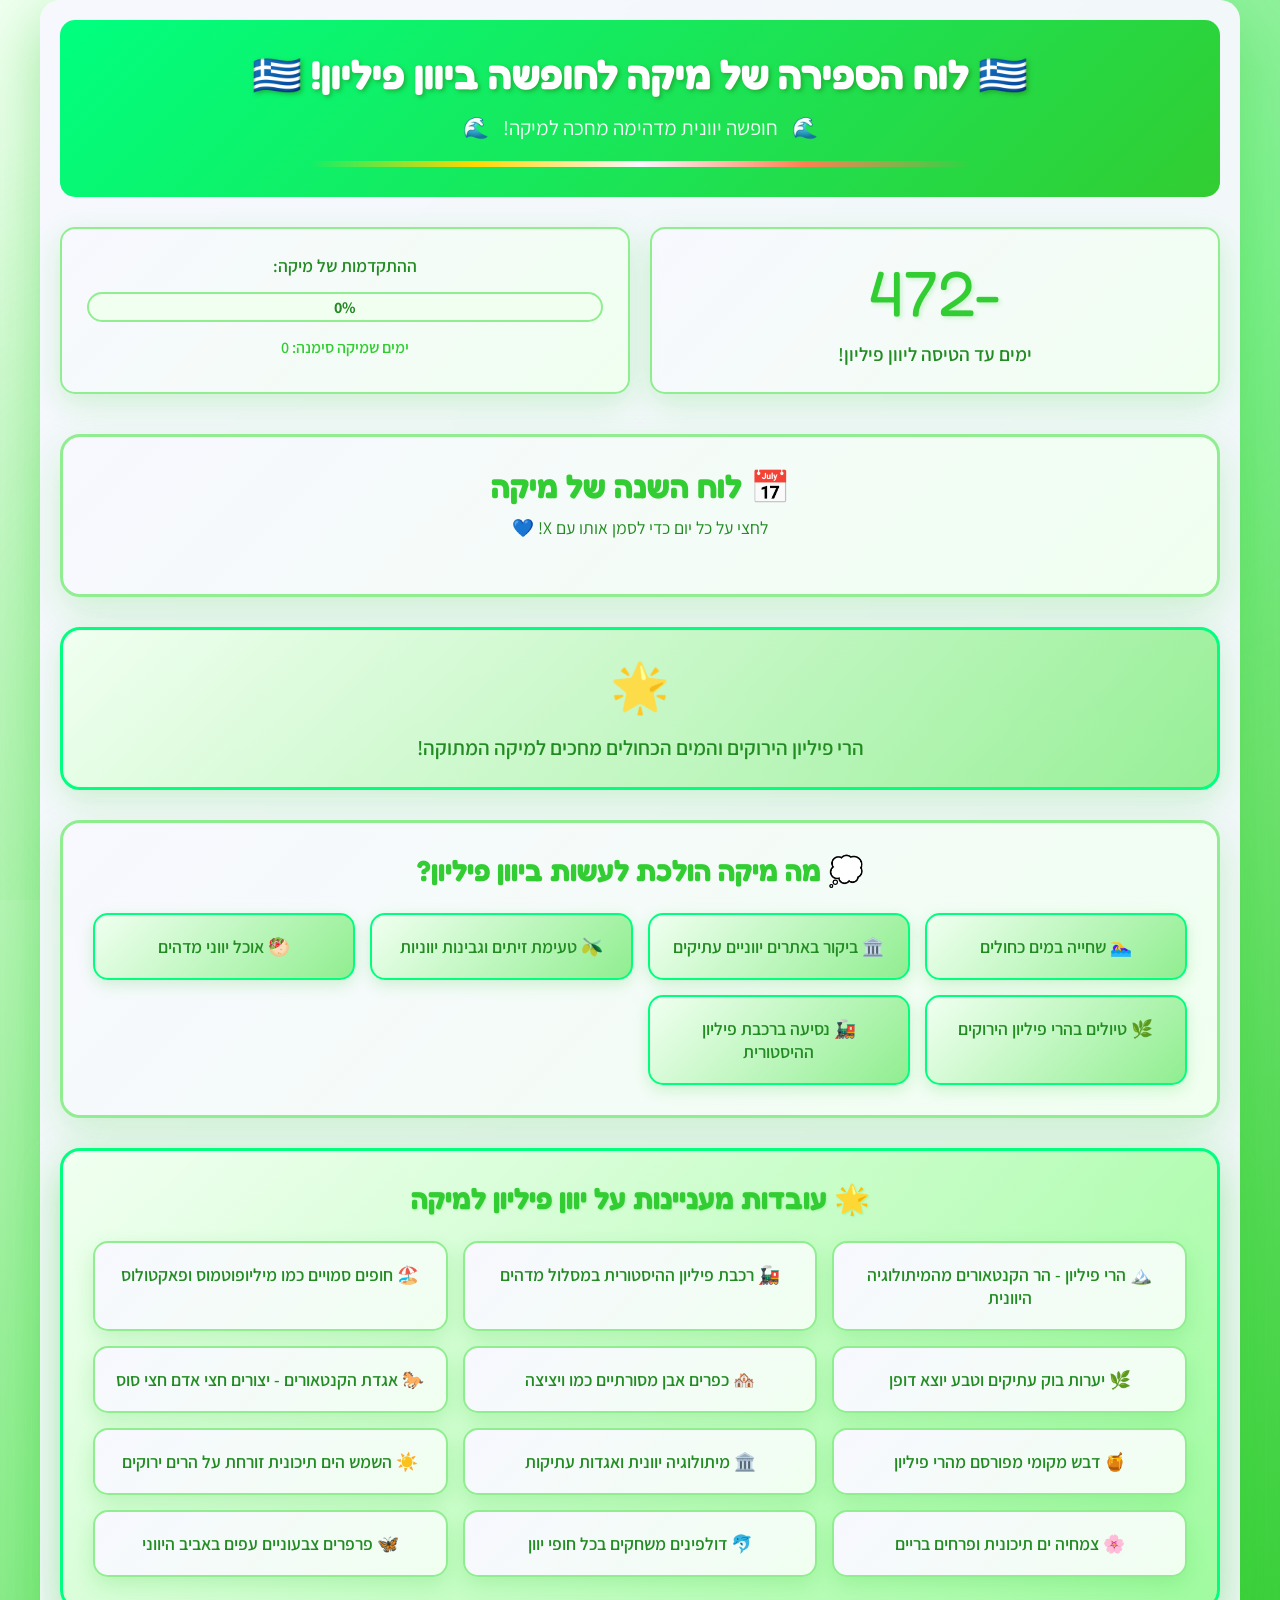
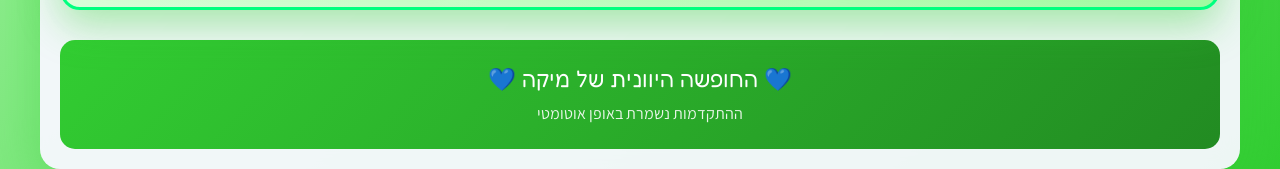
==== index.html @ 1902aff1 "Add files via upload" ====
<!DOCTYPE html>
<html lang="he" dir="rtl">
<head>
    <meta charset="UTF-8">
    <meta name="viewport" content="width=device-width, initial-scale=1.0">
    <title>לוח הספירה של מיקה לחופשה ביוון פיליון</title>
    
    <!-- Meta tags for better sharing -->
    <meta name="description" content="לוח ספירה אישי של מיקה לחופשה ביוון פיליון - 21 באוגוסט 2025">
    <meta name="author" content="Mika's Greece Pilion Countdown">
    <meta name="keywords" content="Greece, Pilion, vacation, countdown, מיקה, יוון, פיליון, ספירה לאחור">
    
    <!-- Open Graph tags for social sharing -->
    <meta property="og:title" content="לוח הספירה של מיקה לחופשה ביוון פיליון">
    <meta property="og:description" content="ספירה לאחור מרגשת לחופשה של מיקה ביוון פיליון עם הרי הקנטאורים!">
    <meta property="og:type" content="website">
    <meta property="og:locale" content="he_IL">
    
    <!-- Favicon -->
    <link rel="icon" href="data:image/svg+xml,<svg xmlns=%22http://www.w3.org/2000/svg%22 viewBox=%220 0 100 100%22><text y=%22.9em%22 font-size=%2290%22>🇬🇷</text></svg>">
    
    <!-- Google Fonts -->
    <link rel="preconnect" href="https://fonts.googleapis.com">
    <link rel="preconnect" href="https://fonts.gstatic.com" crossorigin>
    <link href="https://fonts.googleapis.com/css2?family=Varela+Round&family=Fredoka+One:wght@400&family=Assistant:wght@400;600;700&display=swap" rel="stylesheet">
    
    <link rel="stylesheet" href="style.css">
</head>
<body>
    <div class="ocean-background"></div>
    <div class="floating-bubbles"></div>
    
    <div class="countdown-container">
        <header class="header">
            <h1 class="title">🇬🇷 לוח הספירה של מיקה לחופשה ביוון פיליון! 🇬🇷</h1>
            <div class="subtitle">
                <span class="wave-emoji">🌊</span>
                <span>חופשה יוונית מדהימה מחכה למיקה!</span>
                <span class="wave-emoji">🌊</span>
            </div>
            <div class="azure-border"></div>
        </header>

        <div class="countdown-info">
            <div class="info-card main-counter">
                <div class="counter-number" id="daysLeft">0</div>
                <div class="counter-label">ימים עד הטיסה ליוון פיליון!</div>
            </div>
            
            <div class="info-card progress-card">
                <div class="progress-label">ההתקדמות של מיקה:</div>
                <div class="progress-bar">
                    <div class="progress-fill" id="progressFill"></div>
                    <div class="progress-text" id="progressText">0%</div>
                </div>
                <div class="marked-days">ימים שמיקה סימנה: <span id="markedCount">0</span></div>
            </div>

        </div>

        <div class="calendar-section">
            <div class="calendar-header">
                <h2>📅 לוח השנה של מיקה</h2>
                <p>לחצי על כל יום כדי לסמן אותו עם X! 💙</p>
            </div>
            
            <div class="calendar-grid" id="calendarGrid">
                <!-- Calendar will be generated by JavaScript -->
            </div>
        </div>

        <div class="encouragement-section">
            <div class="encouragement-card" id="encouragementCard">
                <div class="encouragement-icon">🌟</div>
                <div class="encouragement-text" id="encouragementText">
                    מיקה, עוד מעט תהיי ביוון פיליון עם הרי הקנטאורים הקסומים!
                </div>
            </div>
        </div>

        <div class="cyprus-dreams">
            <h3>💭 מה מיקה הולכת לעשות ביוון פיליון?</h3>
            <div class="dreams-grid">
                <div class="dream-item">🏊‍♀️ שחייה במים כחולים</div>
                <div class="dream-item">🏛️ ביקור באתרים יווניים עתיקים</div>
                <div class="dream-item">🫒 טעימת זיתים וגבינות יווניות</div>
                <div class="dream-item">🥙 אוכל יווני מדהים</div>
                <div class="dream-item">🌿 טיולים בהרי פיליון הירוקים</div>
                <div class="dream-item">🚂 נסיעה ברכבת פיליון ההיסטורית</div>
            </div>
        </div>

        <div class="cyprus-facts">
            <h3>🌟 עובדות מעניינות על יוון פיליון למיקה</h3>
            <div class="facts-grid">
                <div class="fact-item">🏔️ הרי פיליון - הר הקנטאורים מהמיתולוגיה היוונית</div>
                <div class="fact-item">🚂 רכבת פיליון ההיסטורית במסלול מדהים</div>
                <div class="fact-item">🏖️ חופים סמויים כמו מיליופוטמוס ופאקטולוס</div>
                <div class="fact-item">🌿 יערות בוק עתיקים וטבע יוצא דופן</div>
                <div class="fact-item">🏘️ כפרים אבן מסורתיים כמו ויציצה</div>
                <div class="fact-item">🐎 אגדת הקנטאורים - יצורים חצי אדם חצי סוס</div>
                <div class="fact-item">🍯 דבש מקומי מפורסם מהרי פיליון</div>
                <div class="fact-item">🏛️ מיתולוגיה יוונית ואגדות עתיקות</div>
                <div class="fact-item">☀️ השמש הים תיכונית זורחת על הרים ירוקים</div>
                <div class="fact-item">🌸 צמחיה ים תיכונית ופרחים בריים</div>
                <div class="fact-item">🐬 דולפינים משחקים בכל חופי יוון</div>
                <div class="fact-item">🦋 פרפרים צבעוניים עפים באביב היווני</div>
            </div>
        </div>

        <footer class="footer">
            <div class="footer-text">
                <p>💙 החופשה היוונית של מיקה 💙</p>
                <small>ההתקדמות נשמרת באופן אוטומטי</small>
            </div>
        </footer>
    </div>

    <!-- Celebration Modal -->
    <div class="celebration-modal" id="celebrationModal">
        <div class="celebration-content">
            <div class="celebration-emoji">🎉</div>
            <h2>יופי מיקה!</h2>
            <p>עוד יום קרוב יותר לחופשה ביוון פיליון!</p>
            <button class="close-modal" onclick="closeCelebration()">המשך ✨</button>
        </div>
    </div>

    <!-- Notification Area -->
    <div class="notification-area" id="notificationArea"></div>

    <script src="script.js"></script>
</body>
</html>
---- style.css ----
/* Mika's Azure Cyprus Vacation Countdown Chart - Hebrew RTL */

:root {
    /* Light Green Color Palette */
    --green-light: #F0FFF0;
    --green-medium: #90EE90;
    --green-deep: #32CD32;
    --green-dark: #228B22;
    --green-bright: #00FF7F;
    --green-sky: #98FB98;
    --pearl-white: #F8F8FF;
    --coral-accent: #FF7F50;
    --gold-sunset: #FFD700;
    --shadow-light: rgba(50, 205, 50, 0.2);
    --shadow-medium: rgba(50, 205, 50, 0.4);
    --shadow-dark: rgba(34, 139, 34, 0.6);
}

* {
    margin: 0;
    padding: 0;
    box-sizing: border-box;
}

body {
    font-family: 'Assistant', sans-serif;
    background: linear-gradient(135deg, var(--green-light) 0%, var(--green-medium) 50%, var(--green-deep) 100%);
    min-height: 100vh;
    color: var(--green-dark);
    position: relative;
    overflow-x: hidden;
    direction: rtl;
}

/* Nature Background */
.ocean-background {
    position: fixed;
    top: 0;
    left: 0;
    width: 100%;
    height: 100%;
    background: 
        radial-gradient(circle at 20% 80%, rgba(144, 238, 144, 0.3) 0%, transparent 50%),
        radial-gradient(circle at 80% 20%, rgba(0, 255, 127, 0.2) 0%, transparent 50%),
        radial-gradient(circle at 40% 40%, rgba(50, 205, 50, 0.15) 0%, transparent 50%);
    z-index: -2;
    animation: oceanWave 12s ease-in-out infinite;
}

@keyframes oceanWave {
    0%, 100% { transform: translateY(0px); }
    50% { transform: translateY(-10px); }
}

/* Floating Bubbles */
.floating-bubbles {
    position: fixed;
    top: 0;
    left: 0;
    width: 100%;
    height: 100%;
    pointer-events: none;
    z-index: -1;
}

.floating-bubbles::before,
.floating-bubbles::after {
    content: '💚';
    position: absolute;
    font-size: 20px;
    animation: bubbleFloat 8s infinite ease-in-out;
    opacity: 0.6;
}

.floating-bubbles::before {
    top: 10%;
    left: 15%;
    animation-delay: -2s;
}

.floating-bubbles::after {
    top: 60%;
    right: 20%;
    animation-delay: -4s;
}

@keyframes bubbleFloat {
    0%, 100% { transform: translateY(0px) scale(1); opacity: 0.6; }
    50% { transform: translateY(-30px) scale(1.1); opacity: 0.8; }
}

/* Main Container */
.countdown-container {
    max-width: 1200px;
    margin: 0 auto;
    padding: 20px;
    background: rgba(248, 248, 255, 0.95);
    border-radius: 20px;
    box-shadow: 0 20px 60px var(--shadow-medium);
    position: relative;
    backdrop-filter: blur(10px);
}

/* Header */
.header {
    text-align: center;
    margin-bottom: 30px;
    padding: 30px;
    background: linear-gradient(135deg, var(--green-bright), var(--green-deep));
    border-radius: 15px;
    color: white;
    position: relative;
    overflow: hidden;
}

.title {
    font-family: 'Fredoka One', cursive;
    font-size: 2.5rem;
    margin-bottom: 15px;
    text-shadow: 2px 2px 4px var(--shadow-dark);
    animation: titleGlow 3s ease-in-out infinite alternate;
}

@keyframes titleGlow {
    0% { text-shadow: 2px 2px 4px var(--shadow-dark); }
    100% { text-shadow: 2px 2px 4px var(--shadow-dark), 0 0 20px rgba(255, 255, 255, 0.5); }
}

.subtitle {
    font-size: 1.3rem;
    margin-bottom: 20px;
    opacity: 0.95;
}

.wave-emoji {
    display: inline-block;
    animation: wave 2s ease-in-out infinite;
    margin: 0 10px;
}

@keyframes wave {
    0%, 100% { transform: rotate(-10deg); }
    50% { transform: rotate(10deg); }
}

.azure-border {
    height: 6px;
    background: linear-gradient(90deg, 
        transparent,
        var(--gold-sunset),
        var(--pearl-white),
        var(--coral-accent),
        transparent
    );
    border-radius: 3px;
    animation: borderShimmer 4s linear infinite;
    margin: 0 auto;
    width: 60%;
}

@keyframes borderShimmer {
    0% { background-position: -200% 0; }
    100% { background-position: 200% 0; }
}

/* Countdown Info Section */
.countdown-info {
    display: grid;
    grid-template-columns: repeat(auto-fit, minmax(300px, 1fr));
    gap: 20px;
    margin-bottom: 40px;
}

.info-card {
    background: linear-gradient(135deg, var(--pearl-white), var(--green-light));
    border-radius: 15px;
    padding: 25px;
    text-align: center;
    box-shadow: 0 10px 30px var(--shadow-light);
    border: 2px solid var(--green-medium);
    transition: transform 0.3s ease, box-shadow 0.3s ease;
}

.info-card:hover {
    transform: translateY(-5px);
    box-shadow: 0 15px 40px var(--shadow-medium);
}

.main-counter .counter-number {
    font-family: 'Fredoka One', cursive;
    font-size: 4rem;
    color: var(--green-deep);
    text-shadow: 2px 2px 4px var(--shadow-light);
    animation: counterPulse 2s ease-in-out infinite;
}

@keyframes counterPulse {
    0%, 100% { transform: scale(1); }
    50% { transform: scale(1.05); }
}

.counter-label {
    font-size: 1.2rem;
    color: var(--green-dark);
    font-weight: 600;
    margin-top: 10px;
}

/* Progress Card */
.progress-label {
    font-size: 1.1rem;
    color: var(--green-dark);
    font-weight: 600;
    margin-bottom: 15px;
}

.progress-bar {
    width: 100%;
    height: 30px;
    background: var(--green-light);
    border-radius: 15px;
    position: relative;
    overflow: hidden;
    border: 2px solid var(--green-medium);
    margin-bottom: 15px;
}

.progress-fill {
    height: 100%;
    background: linear-gradient(90deg, var(--green-bright), var(--green-deep));
    border-radius: 13px;
    transition: width 0.6s ease;
    position: relative;
    overflow: hidden;
}

.progress-fill::after {
    content: '';
    position: absolute;
    top: 0;
    left: -100%;
    width: 100%;
    height: 100%;
    background: linear-gradient(90deg, transparent, rgba(255, 255, 255, 0.4), transparent);
    animation: progressShine 2s infinite;
}

@keyframes progressShine {
    0% { left: -100%; }
    100% { left: 100%; }
}

.progress-text {
    position: absolute;
    top: 50%;
    left: 50%;
    transform: translate(-50%, -50%);
    color: var(--green-dark);
    font-weight: bold;
    text-shadow: 1px 1px 2px rgba(255, 255, 255, 0.8);
}

.marked-days {
    color: var(--green-deep);
    font-weight: 600;
}

/* Destination Card */
.destination-info {
    display: flex;
    flex-direction: column;
    gap: 10px;
}

.destination-date {
    font-size: 1rem;
    color: var(--green-deep);
}

.date-display {
    font-family: 'Fredoka One', cursive;
    font-size: 1.8rem;
    color: var(--green-dark);
    text-shadow: 1px 1px 2px var(--shadow-light);
}

.destination-name {
    font-size: 1.3rem;
    color: var(--coral-accent);
    font-weight: bold;
}

/* Countdown Table */
.countdown-table-card {
    padding: 20px;
}

.countdown-table {
    width: 100%;
    border-collapse: collapse;
    background: linear-gradient(135deg, var(--green-light), var(--pearl-white));
    border-radius: 12px;
    overflow: hidden;
    box-shadow: 0 8px 20px var(--shadow-light);
}

.countdown-table th {
    background: linear-gradient(135deg, var(--green-bright), var(--green-deep));
    color: white;
    padding: 15px;
    font-family: 'Fredoka One', cursive;
    font-size: 1.2rem;
    text-align: center;
    border: none;
}

.countdown-table td {
    padding: 20px;
    text-align: center;
    font-family: 'Fredoka One', cursive;
    font-size: 3rem;
    color: var(--green-deep);
    text-shadow: 1px 1px 2px var(--shadow-light);
    animation: counterPulse 2s ease-in-out infinite;
    border: none;
}

/* Calendar Section */
.calendar-section {
    background: linear-gradient(135deg, var(--pearl-white), var(--green-light));
    border-radius: 20px;
    padding: 30px;
    margin-bottom: 30px;
    box-shadow: 0 15px 40px var(--shadow-light);
    border: 3px solid var(--green-medium);
}

.calendar-header {
    text-align: center;
    margin-bottom: 25px;
}

.calendar-header h2 {
    font-family: 'Fredoka One', cursive;
    font-size: 2rem;
    color: var(--green-deep);
    margin-bottom: 10px;
}

.calendar-header p {
    font-size: 1.1rem;
    color: var(--green-dark);
}

.calendar-grid {
    display: grid;
    grid-template-columns: repeat(auto-fill, minmax(120px, 1fr));
    gap: 12px;
    max-width: 1000px;
    margin: 0 auto;
}

.calendar-day {
    aspect-ratio: 1;
    background: linear-gradient(135deg, var(--green-light), var(--green-medium));
    border: 2px solid var(--green-deep);
    border-radius: 12px;
    display: flex;
    align-items: center;
    justify-content: center;
    font-size: 0.9rem;
    font-weight: bold;
    color: var(--green-dark);
    cursor: pointer;
    transition: all 0.3s ease;
    position: relative;
    min-height: 120px;
    padding: 8px;
    text-align: center;
    white-space: pre-line;
    line-height: 1.2;
}

.calendar-day:hover {
    transform: scale(1.1);
    box-shadow: 0 5px 15px var(--shadow-medium);
    background: linear-gradient(135deg, var(--green-bright), var(--green-deep));
    color: white;
}

.calendar-day.past {
    background: linear-gradient(135deg, #e0e0e0, #c0c0c0);
    color: #666;
    cursor: not-allowed;
}

.calendar-day.today {
    background: linear-gradient(135deg, var(--gold-sunset), var(--coral-accent));
    color: white;
    animation: todayGlow 2s ease-in-out infinite alternate;
    box-shadow: 0 0 20px rgba(255, 215, 0, 0.6);
}

@keyframes todayGlow {
    0% { box-shadow: 0 0 20px rgba(255, 215, 0, 0.6); }
    100% { box-shadow: 0 0 30px rgba(255, 215, 0, 0.8); }
}

.calendar-day.vacation-day {
    background: linear-gradient(135deg, var(--gold-sunset), var(--coral-accent));
    color: white;
    font-size: 0.8rem;
    font-weight: bold;
    animation: vacationShine 3s ease-in-out infinite;
}

@keyframes vacationShine {
    0%, 100% { box-shadow: 0 0 20px rgba(255, 215, 0, 0.8); }
    50% { box-shadow: 0 0 40px rgba(255, 215, 0, 1); }
}

.calendar-day.marked {
    background: linear-gradient(135deg, var(--green-medium), var(--green-deep));
    color: white;
}

.calendar-day.marked::after {
    content: '❌';
    position: absolute;
    font-size: 1.5rem;
    animation: markAppear 0.5s ease;
}

@keyframes markAppear {
    0% { transform: scale(0) rotate(0deg); opacity: 0; }
    100% { transform: scale(1) rotate(360deg); opacity: 1; }
}

/* Flight Day Styling - Same as Today */
.calendar-day.flight-day {
    background: linear-gradient(135deg, var(--gold-sunset), var(--coral-accent)) !important;
    color: white !important;
    animation: todayGlow 2s ease-in-out infinite alternate !important;
    box-shadow: 0 0 20px rgba(255, 215, 0, 0.6) !important;
    font-weight: bold !important;
    z-index: 15 !important;
    position: relative !important;
    overflow: visible !important;
    font-size: 0.9rem !important;
    padding: 8px !important;
    display: flex !important;
    flex-direction: column !important;
    align-items: center !important;
    justify-content: space-between !important;
    cursor: pointer !important;
    transition: all 0.3s ease !important;
    min-height: 120px !important;
    text-align: center !important;
    white-space: pre-line !important;
    line-height: 1.2 !important;
    border: 2px solid var(--green-deep) !important;
    border-radius: 12px !important;
}

.calendar-day.flight-day::before {
    content: '👑';
    position: absolute;
    top: -25px;
    left: 50%;
    transform: translateX(-50%);
    font-size: 2rem;
    animation: crownFloat 3s ease-in-out infinite;
    z-index: 21;
}

.calendar-day.flight-day::after {
    content: '';
    position: absolute;
    top: -10px;
    left: -10px;
    right: -10px;
    bottom: -10px;
    background: linear-gradient(45deg, transparent, rgba(255,215,0,0.3), transparent, rgba(255,20,147,0.3), transparent);
    border-radius: 20px;
    animation: royalAura 4s linear infinite;
    z-index: -1;
}

@keyframes crownFloat {
    0%, 100% { 
        transform: translateX(-50%) translateY(0) rotate(-5deg); 
        text-shadow: 0 0 20px rgba(255,215,0,0.8);
    }
    50% { 
        transform: translateX(-50%) translateY(-10px) rotate(5deg); 
        text-shadow: 0 0 30px rgba(255,215,0,1);
    }
}

@keyframes royalAura {
    0% { transform: rotate(0deg); }
    100% { transform: rotate(360deg); }
}

@keyframes ultraFlightDaySpectacular {
    0% { 
        box-shadow: 
            0 0 50px rgba(255, 215, 0, 1), 
            0 0 100px rgba(255, 107, 53, 0.9), 
            0 0 150px rgba(255, 165, 0, 0.8),
            0 0 200px rgba(255, 20, 147, 0.6),
            0 0 250px rgba(138, 43, 226, 0.4);
        transform: scale(1.4) rotate(-2deg);
        filter: brightness(1.1);
    }
    50% {
        box-shadow: 
            0 0 70px rgba(255, 215, 0, 1), 
            0 0 140px rgba(255, 107, 53, 1), 
            0 0 210px rgba(255, 165, 0, 0.9),
            0 0 280px rgba(255, 20, 147, 0.8),
            0 0 350px rgba(138, 43, 226, 0.6);
        transform: scale(1.5) rotate(0deg);
        filter: brightness(1.3);
    }
    100% { 
        box-shadow: 
            0 0 90px rgba(255, 215, 0, 1), 
            0 0 180px rgba(255, 107, 53, 1), 
            0 0 270px rgba(255, 165, 0, 1),
            0 0 360px rgba(255, 20, 147, 0.9),
            0 0 450px rgba(138, 43, 226, 0.7);
        transform: scale(1.6) rotate(2deg);
        filter: brightness(1.5);
    }
}

.calendar-day.flight-day:hover {
    transform: scale(1.7) !important;
    box-shadow: 
        0 0 120px rgba(255, 215, 0, 1), 
        0 0 240px rgba(255, 107, 53, 1), 
        0 0 360px rgba(255, 165, 0, 1),
        0 0 480px rgba(255, 20, 147, 1),
        0 0 600px rgba(138, 43, 226, 0.8) !important;
    filter: brightness(1.8) !important;
}

/* Flight Day Elements */
.flight-header {
    display: flex;
    align-items: center;
    justify-content: center;
    gap: 8px;
    margin-bottom: 4px;
    background: rgba(255, 255, 255, 0.2);
    border-radius: 8px;
    padding: 4px 8px;
    width: 100%;
}

.flying-airplane {
    font-size: 1.2rem;
    animation: airplaneFly 2s ease-in-out infinite;
}

@keyframes airplaneFly {
    0%, 100% { transform: translateX(-3px) rotate(-5deg); }
    50% { transform: translateX(3px) rotate(5deg); }
}

.flight-title {
    font-size: 0.9rem;
    font-weight: bold;
    text-shadow: 1px 1px 2px rgba(0,0,0,0.3);
}

.flight-date {
    font-size: 0.8rem;
    background: rgba(255, 255, 255, 0.3);
    border-radius: 4px;
    padding: 2px 6px;
    margin: 2px 0;
}

.flight-destination {
    font-size: 0.75rem;
    font-weight: bold;
    text-shadow: 1px 1px 2px rgba(0,0,0,0.3);
    margin: 2px 0;
}

.flight-time {
    font-size: 0.7rem;
    background: rgba(255, 255, 255, 0.2);
    border-radius: 4px;
    padding: 2px 4px;
    margin: 2px 0;
}

.flight-excitement {
    font-size: 0.7rem;
    font-weight: bold;
    color: #FFFF00;
    text-shadow: 1px 1px 2px rgba(0,0,0,0.5);
    animation: excitementPulse 1s ease-in-out infinite;
}

@keyframes excitementPulse {
    0%, 100% { transform: scale(1); }
    50% { transform: scale(1.1); }
}

.boarding-pass-perforation {
    position: absolute;
    left: -2px;
    top: 30%;
    bottom: 30%;
    width: 4px;
    background: repeating-linear-gradient(
        to bottom,
        transparent 0px,
        transparent 3px,
        #FFD700 3px,
        #FFD700 6px
    );
    border-radius: 2px;
}

.flight-sparkles {
    position: absolute;
    top: -10px;
    right: -10px;
    display: flex;
    gap: 2px;
    font-size: 0.8rem;
}

.sparkle {
    animation: sparkleRotate 2s linear infinite;
}

.sparkle:nth-child(2) {
    animation-delay: 0.5s;
}

.sparkle:nth-child(3) {
    animation-delay: 1s;
}

@keyframes sparkleRotate {
    0% { transform: rotate(0deg) scale(1); opacity: 1; }
    50% { transform: rotate(180deg) scale(1.2); opacity: 0.8; }
    100% { transform: rotate(360deg) scale(1); opacity: 1; }
}

/* Pre-Flight Day Styling */
.calendar-day.pre-flight-day {
    background: linear-gradient(135deg, #FF6B35, #FF8C00) !important;
    color: white !important;
    border: 2px solid #FF6B35 !important;
    box-shadow: 0 0 20px rgba(255, 107, 53, 0.6) !important;
    animation: preFlightGlow 2s ease-in-out infinite alternate !important;
    transform: scale(1.1) !important;
}

@keyframes preFlightGlow {
    0% { 
        box-shadow: 0 0 20px rgba(255, 107, 53, 0.6);
        transform: scale(1.1);
    }
    100% { 
        box-shadow: 0 0 30px rgba(255, 107, 53, 0.8);
        transform: scale(1.15);
    }
}

/* Month Headers */
.month-header {
    grid-column: 1 / -1;
    text-align: center;
    font-family: 'Fredoka One', cursive;
    font-size: 1.5rem;
    color: var(--green-deep);
    background: linear-gradient(135deg, var(--green-light), var(--pearl-white));
    border-radius: 10px;
    padding: 15px;
    margin: 10px 0;
    border: 2px solid var(--green-medium);
}

/* Encouragement Section */
.encouragement-section {
    margin-bottom: 30px;
}

.encouragement-card {
    background: linear-gradient(135deg, var(--green-light), var(--green-medium));
    border-radius: 20px;
    padding: 25px;
    text-align: center;
    box-shadow: 0 10px 30px var(--shadow-light);
    border: 3px solid var(--green-bright);
    position: relative;
    overflow: hidden;
}

.encouragement-card::before {
    content: '';
    position: absolute;
    top: -50%;
    left: -50%;
    width: 200%;
    height: 200%;
    background: linear-gradient(45deg, transparent, rgba(255, 255, 255, 0.1), transparent);
    animation: sparkle 4s linear infinite;
}

@keyframes sparkle {
    0% { transform: rotate(0deg); }
    100% { transform: rotate(360deg); }
}

.encouragement-icon {
    font-size: 3rem;
    margin-bottom: 15px;
    animation: iconBounce 2s ease-in-out infinite;
}

@keyframes iconBounce {
    0%, 100% { transform: translateY(0); }
    50% { transform: translateY(-10px); }
}

.encouragement-text {
    font-size: 1.3rem;
    color: var(--green-dark);
    font-weight: 600;
    line-height: 1.4;
    position: relative;
    z-index: 1;
}

/* Cyprus Dreams Section */
.cyprus-dreams {
    background: linear-gradient(135deg, var(--pearl-white), var(--green-light));
    border-radius: 20px;
    padding: 30px;
    margin-bottom: 30px;
    box-shadow: 0 15px 40px var(--shadow-light);
    border: 3px solid var(--green-medium);
}

.cyprus-dreams h3 {
    font-family: 'Fredoka One', cursive;
    font-size: 1.8rem;
    color: var(--green-deep);
    text-align: center;
    margin-bottom: 25px;
}

.dreams-grid {
    display: grid;
    grid-template-columns: repeat(auto-fit, minmax(250px, 1fr));
    gap: 15px;
}

.dream-item {
    background: linear-gradient(135deg, var(--green-light), var(--green-medium));
    border-radius: 15px;
    padding: 20px;
    text-align: center;
    font-size: 1.1rem;
    color: var(--green-dark);
    font-weight: 600;
    box-shadow: 0 5px 15px var(--shadow-light);
    border: 2px solid var(--green-bright);
    transition: transform 0.3s ease;
}

.dream-item:hover {
    transform: scale(1.05) rotate(1deg);
    box-shadow: 0 8px 25px var(--shadow-medium);
}

/* Cyprus Facts Section */
.cyprus-facts {
    background: linear-gradient(135deg, var(--green-light), var(--green-sky));
    border-radius: 20px;
    padding: 30px;
    margin-bottom: 30px;
    box-shadow: 0 15px 40px var(--shadow-medium);
    border: 3px solid var(--green-bright);
    position: relative;
    overflow: hidden;
}

.cyprus-facts::before {
    content: '';
    position: absolute;
    top: -50%;
    left: -50%;
    width: 200%;
    height: 200%;
    background: linear-gradient(45deg, transparent, rgba(255, 255, 255, 0.1), transparent);
    animation: factShine 6s linear infinite;
}

@keyframes factShine {
    0% { transform: rotate(0deg); }
    100% { transform: rotate(360deg); }
}

.cyprus-facts h3 {
    font-family: 'Fredoka One', cursive;
    font-size: 1.8rem;
    color: var(--green-deep);
    text-align: center;
    margin-bottom: 25px;
    position: relative;
    z-index: 1;
    text-shadow: 1px 1px 2px var(--shadow-light);
}

.facts-grid {
    display: grid;
    grid-template-columns: repeat(auto-fit, minmax(280px, 1fr));
    gap: 15px;
    position: relative;
    z-index: 1;
}

.fact-item {
    background: linear-gradient(135deg, var(--pearl-white), var(--green-light));
    border-radius: 15px;
    padding: 20px;
    text-align: center;
    font-size: 1.1rem;
    color: var(--green-dark);
    font-weight: 600;
    box-shadow: 0 8px 20px var(--shadow-light);
    border: 2px solid var(--green-medium);
    transition: all 0.4s ease;
    position: relative;
    overflow: hidden;
}

.fact-item::before {
    content: '';
    position: absolute;
    top: 0;
    left: -100%;
    width: 100%;
    height: 100%;
    background: linear-gradient(90deg, transparent, rgba(144, 238, 144, 0.3), transparent);
    transition: left 0.6s ease;
}

.fact-item:hover {
    transform: scale(1.05) rotate(-1deg);
    box-shadow: 0 12px 30px var(--shadow-medium);
    background: linear-gradient(135deg, var(--green-light), var(--green-medium));
    color: white;
    border-color: var(--green-bright);
}

.fact-item:hover::before {
    left: 100%;
}

.fact-item:nth-child(even):hover {
    transform: scale(1.05) rotate(1deg);
}

/* Footer */
.footer {
    text-align: center;
    padding: 25px;
    background: linear-gradient(135deg, var(--green-deep), var(--green-dark));
    border-radius: 15px;
    color: white;
    margin-top: 20px;
}

.footer-text p {
    font-family: 'Fredoka One', cursive;
    font-size: 1.4rem;
    margin-bottom: 10px;
}

.footer-text small {
    opacity: 0.9;
    font-size: 1rem;
}

/* Celebration Modal */
.celebration-modal {
    position: fixed;
    top: 0;
    left: 0;
    width: 100%;
    height: 100%;
    background: rgba(0, 0, 0, 0.7);
    display: none;
    align-items: center;
    justify-content: center;
    z-index: 1000;
    backdrop-filter: blur(5px);
}

.celebration-modal.show {
    display: flex;
    animation: modalAppear 0.5s ease;
}

@keyframes modalAppear {
    0% { opacity: 0; }
    100% { opacity: 1; }
}

.celebration-content {
    background: linear-gradient(135deg, var(--pearl-white), var(--green-light));
    border-radius: 20px;
    padding: 40px;
    text-align: center;
    box-shadow: 0 20px 60px var(--shadow-dark);
    border: 4px solid var(--green-bright);
    animation: celebrationBounce 0.6s ease;
}

@keyframes celebrationBounce {
    0% { transform: scale(0.5); }
    50% { transform: scale(1.1); }
    100% { transform: scale(1); }
}

.celebration-emoji {
    font-size: 4rem;
    margin-bottom: 20px;
    animation: celebrationSpin 2s linear infinite;
}

@keyframes celebrationSpin {
    0% { transform: rotate(0deg); }
    100% { transform: rotate(360deg); }
}

.celebration-content h2 {
    font-family: 'Fredoka One', cursive;
    font-size: 2.5rem;
    color: var(--green-deep);
    margin-bottom: 15px;
}

.celebration-content p {
    font-size: 1.3rem;
    color: var(--green-dark);
    margin-bottom: 25px;
}

.close-modal {
    background: linear-gradient(135deg, var(--green-bright), var(--green-deep));
    color: white;
    border: none;
    border-radius: 12px;
    padding: 15px 30px;
    font-size: 1.2rem;
    font-weight: bold;
    cursor: pointer;
    transition: transform 0.3s ease;
}

.close-modal:hover {
    transform: scale(1.05);
}

/* Notification Area */
.notification-area {
    position: fixed;
    top: 20px;
    right: 20px;
    z-index: 1000;
}

.notification {
    background: linear-gradient(135deg, var(--green-light), var(--green-medium));
    border-radius: 15px;
    padding: 15px 25px;
    margin-bottom: 15px;
    color: var(--green-dark);
    font-weight: 600;
    box-shadow: 0 10px 30px var(--shadow-medium);
    border: 2px solid var(--green-bright);
    transform: translateX(100%);
    transition: transform 0.3s ease;
    min-width: 300px;
}

.notification.show {
    transform: translateX(0);
}

/* Flight Modal Styles */
.flight-modal {
    position: fixed;
    top: 0;
    left: 0;
    width: 100%;
    height: 100%;
    background: rgba(0, 0, 0, 0.8);
    display: none;
    align-items: center;
    justify-content: center;
    z-index: 2000;
    backdrop-filter: blur(10px);
}

.flight-modal.show {
    display: flex;
    animation: flightModalAppear 0.6s ease;
}

@keyframes flightModalAppear {
    0% { opacity: 0; transform: scale(0.5); }
    100% { opacity: 1; transform: scale(1); }
}

.flight-modal-content {
    background: linear-gradient(135deg, #FF6B35, #FF8C00, #FFD700, #FFA500);
    border-radius: 25px;
    padding: 40px;
    text-align: center;
    box-shadow: 0 30px 80px rgba(255, 107, 53, 0.8);
    border: 5px solid #FFD700;
    animation: flightModalBounce 0.8s ease;
    position: relative;
    overflow: hidden;
    max-width: 600px;
    width: 90%;
}

@keyframes flightModalBounce {
    0% { transform: scale(0.3) rotate(-10deg); }
    50% { transform: scale(1.1) rotate(5deg); }
    100% { transform: scale(1) rotate(0deg); }
}

.flight-modal-header {
    margin-bottom: 30px;
    position: relative;
}

.takeoff-animation {
    position: absolute;
    top: -20px;
    left: 50%;
    transform: translateX(-50%);
    width: 100px;
    height: 40px;
    overflow: hidden;
}

.airplane-takeoff {
    font-size: 2rem;
    animation: takeoffFly 4s ease-in-out infinite;
    position: absolute;
    top: 0;
}

@keyframes takeoffFly {
    0% { 
        left: -50px; 
        transform: translateY(0) rotate(-10deg); 
    }
    50% { 
        left: 50%; 
        transform: translateY(-20px) rotate(0deg); 
    }
    100% { 
        left: 150px; 
        transform: translateY(-10px) rotate(10deg); 
    }
}

.flight-modal-header h2 {
    font-family: 'Fredoka One', cursive;
    font-size: 2.5rem;
    color: white;
    text-shadow: 2px 2px 4px rgba(0,0,0,0.5);
    margin-top: 20px;
    animation: headerPulse 2s ease-in-out infinite;
}

@keyframes headerPulse {
    0%, 100% { transform: scale(1); }
    50% { transform: scale(1.05); }
}

.flight-details {
    background: rgba(255, 255, 255, 0.2);
    border-radius: 20px;
    padding: 30px;
    margin: 20px 0;
    backdrop-filter: blur(10px);
    border: 2px solid rgba(255, 255, 255, 0.3);
}

.flight-info {
    margin-bottom: 20px;
}

.flight-route {
    display: flex;
    align-items: center;
    justify-content: center;
    gap: 15px;
    margin-bottom: 15px;
    font-size: 1.3rem;
    font-weight: bold;
    color: white;
    text-shadow: 1px 1px 2px rgba(0,0,0,0.5);
}

.flight-arrow {
    font-size: 1.5rem;
    animation: arrowBounce 1s ease-in-out infinite;
}

@keyframes arrowBounce {
    0%, 100% { transform: translateX(0); }
    50% { transform: translateX(5px); }
}

.departure, .arrival {
    background: rgba(255, 255, 255, 0.3);
    border-radius: 15px;
    padding: 10px 20px;
    border: 2px solid rgba(255, 255, 255, 0.5);
}

.flight-time, .flight-duration, .flight-excitement {
    font-size: 1.1rem;
    font-weight: bold;
    color: white;
    text-shadow: 1px 1px 2px rgba(0,0,0,0.5);
    margin: 10px 0;
    background: rgba(255, 255, 255, 0.1);
    border-radius: 10px;
    padding: 8px 15px;
    display: inline-block;
}

.flight-excitement {
    color: #FFFF00;
    animation: excitementFlash 2s ease-in-out infinite;
}

@keyframes excitementFlash {
    0%, 100% { text-shadow: 1px 1px 2px rgba(0,0,0,0.5); }
    50% { text-shadow: 1px 1px 2px rgba(0,0,0,0.5), 0 0 20px rgba(255,255,0,0.8); }
}

.flight-wishes {
    text-align: center;
}

.flight-wishes p {
    font-size: 1.2rem;
    color: white;
    text-shadow: 1px 1px 2px rgba(0,0,0,0.5);
    margin: 10px 0;
    background: rgba(255, 255, 255, 0.1);
    border-radius: 15px;
    padding: 10px 20px;
    animation: wishFloat 3s ease-in-out infinite;
}

.flight-wishes p:nth-child(2) { animation-delay: 0.5s; }
.flight-wishes p:nth-child(3) { animation-delay: 1s; }
.flight-wishes p:nth-child(4) { animation-delay: 1.5s; }

@keyframes wishFloat {
    0%, 100% { transform: translateY(0); }
    50% { transform: translateY(-5px); }
}

.flight-confetti {
    position: absolute;
    top: 0;
    left: 0;
    width: 100%;
    height: 100%;
    pointer-events: none;
    overflow: hidden;
}

.confetti {
    position: absolute;
    font-size: 1.5rem;
    animation: confettiFall 3s linear infinite;
}

.confetti:nth-child(1) { left: 10%; animation-delay: 0s; }
.confetti:nth-child(2) { left: 20%; animation-delay: 0.5s; }
.confetti:nth-child(3) { left: 30%; animation-delay: 1s; }
.confetti:nth-child(4) { left: 70%; animation-delay: 1.5s; }
.confetti:nth-child(5) { left: 80%; animation-delay: 2s; }
.confetti:nth-child(6) { left: 90%; animation-delay: 2.5s; }

@keyframes confettiFall {
    0% { 
        top: -50px; 
        transform: rotate(0deg); 
        opacity: 1; 
    }
    100% { 
        top: 100%; 
        transform: rotate(360deg); 
        opacity: 0; 
    }
}

.close-flight-modal {
    background: linear-gradient(135deg, #FF6B35, #FF8C00);
    color: white;
    border: none;
    border-radius: 15px;
    padding: 15px 30px;
    font-size: 1.3rem;
    font-weight: bold;
    cursor: pointer;
    transition: all 0.3s ease;
    text-shadow: 1px 1px 2px rgba(0,0,0,0.3);
    box-shadow: 0 5px 15px rgba(255, 107, 53, 0.5);
    margin-top: 20px;
}

.close-flight-modal:hover {
    transform: scale(1.1);
    box-shadow: 0 8px 25px rgba(255, 107, 53, 0.8);
}

/* Flight Day Floating Effects Animation */
@keyframes flightDayFloat {
    0% { 
        transform: translateY(0) rotate(0deg) scale(1); 
        opacity: 1; 
    }
    50% { 
        transform: translateY(-30px) rotate(180deg) scale(1.2); 
        opacity: 0.8; 
    }
    100% { 
        transform: translateY(-60px) rotate(360deg) scale(0.5); 
        opacity: 0; 
    }
}

/* Responsive Design */
@media (max-width: 768px) {
    .countdown-container {
        margin: 10px;
        padding: 15px;
    }

    .title {
        font-size: 2rem;
    }

    .subtitle {
        font-size: 1.1rem;
    }

    .countdown-info {
        grid-template-columns: 1fr;
        gap: 15px;
    }

    .main-counter .counter-number {
        font-size: 3rem;
    }

    .calendar-grid {
        grid-template-columns: repeat(auto-fill, minmax(100px, 1fr));
        gap: 8px;
    }

    .calendar-day {
        min-height: 100px;
        font-size: 0.8rem;
        padding: 6px;
    }

    .dreams-grid {
        grid-template-columns: 1fr;
        gap: 10px;
    }

    .celebration-content {
        margin: 20px;
        padding: 30px;
    }

    .celebration-content h2 {
        font-size: 2rem;
    }
}

@media (max-width: 480px) {
    .title {
        font-size: 1.6rem;
    }

    .calendar-grid {
        grid-template-columns: repeat(auto-fill, minmax(80px, 1fr));
        gap: 6px;
    }

    .calendar-day {
        min-height: 80px;
        font-size: 0.7rem;
        padding: 4px;
        line-height: 1.1;
    }

    .encouragement-text {
        font-size: 1.1rem;
    }
}
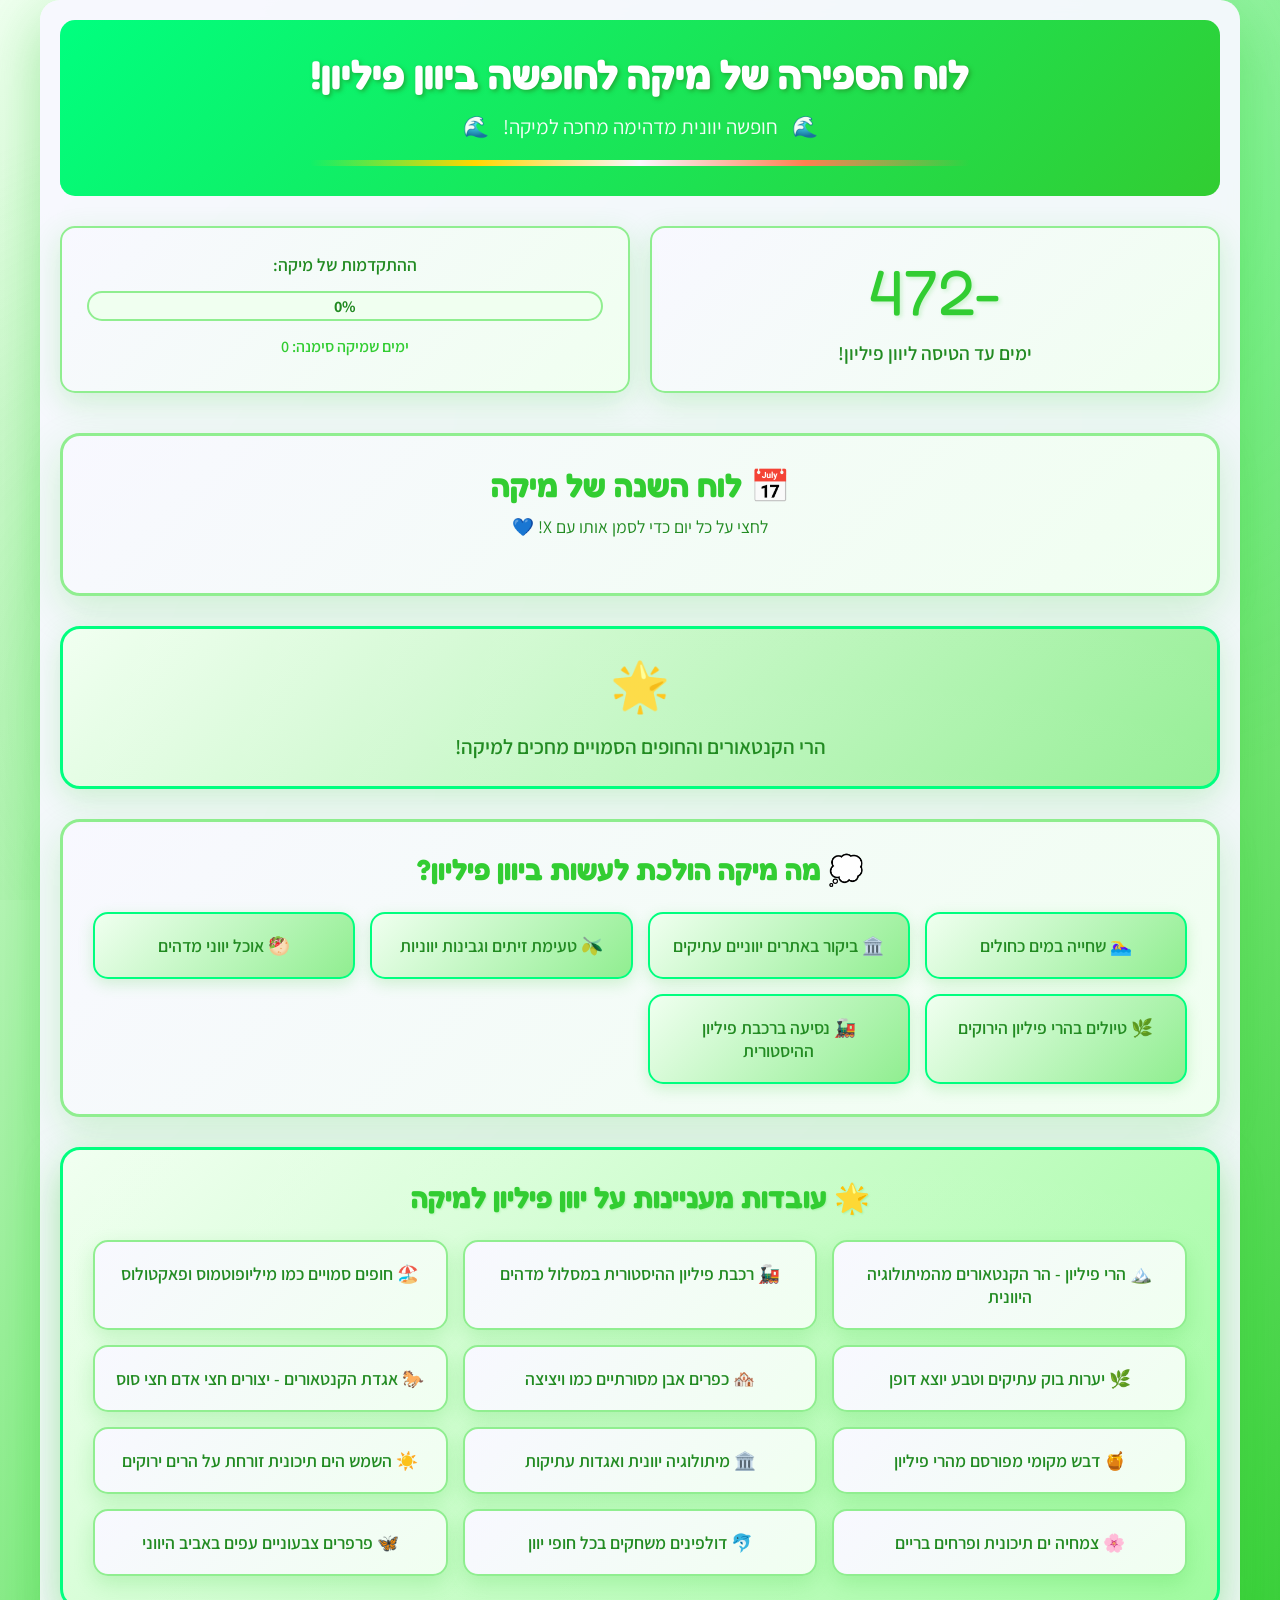
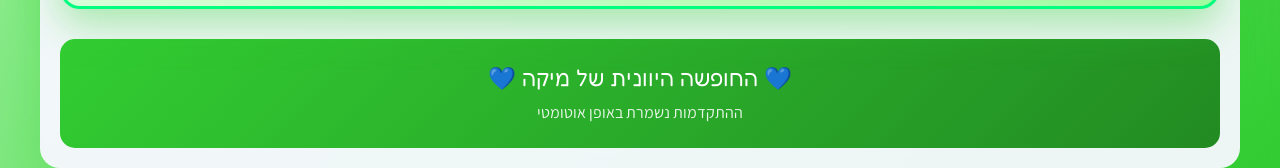
==== commit 894b79f0: "Enhance flight day styling and fix date handling in countdown - Remove flag emojis from title, add t" ====
--- a/index.html
+++ b/index.html
@@ -32,7 +32,7 @@
     
     <div class="countdown-container">
         <header class="header">
-            <h1 class="title">🇬🇷 לוח הספירה של מיקה לחופשה ביוון פיליון! 🇬🇷</h1>
+            <h1 class="title"> לוח הספירה של מיקה לחופשה ביוון פיליון! </h1>
             <div class="subtitle">
                 <span class="wave-emoji">🌊</span>
                 <span>חופשה יוונית מדהימה מחכה למיקה!</span>
--- a/style.css
+++ b/style.css
@@ -1,4 +1,4 @@
-/* Mika's Azure Cyprus Vacation Countdown Chart - Hebrew RTL */
+/* Mika's 🇬🇷 יוון Pilion Vacation Countdown Chart - Hebrew RTL */
 
 :root {
     /* Light Green Color Palette */
@@ -438,112 +438,17 @@
 
 /* Flight Day Styling - Same as Today */
 .calendar-day.flight-day {
-    background: linear-gradient(135deg, var(--gold-sunset), var(--coral-accent)) !important;
-    color: white !important;
-    animation: todayGlow 2s ease-in-out infinite alternate !important;
-    box-shadow: 0 0 20px rgba(255, 215, 0, 0.6) !important;
-    font-weight: bold !important;
-    z-index: 15 !important;
-    position: relative !important;
-    overflow: visible !important;
-    font-size: 0.9rem !important;
-    padding: 8px !important;
-    display: flex !important;
-    flex-direction: column !important;
-    align-items: center !important;
-    justify-content: space-between !important;
-    cursor: pointer !important;
-    transition: all 0.3s ease !important;
-    min-height: 120px !important;
-    text-align: center !important;
-    white-space: pre-line !important;
-    line-height: 1.2 !important;
-    border: 2px solid var(--green-deep) !important;
-    border-radius: 12px !important;
-}
-
-.calendar-day.flight-day::before {
-    content: '👑';
-    position: absolute;
-    top: -25px;
-    left: 50%;
-    transform: translateX(-50%);
-    font-size: 2rem;
-    animation: crownFloat 3s ease-in-out infinite;
-    z-index: 21;
-}
-
-.calendar-day.flight-day::after {
-    content: '';
-    position: absolute;
-    top: -10px;
-    left: -10px;
-    right: -10px;
-    bottom: -10px;
-    background: linear-gradient(45deg, transparent, rgba(255,215,0,0.3), transparent, rgba(255,20,147,0.3), transparent);
-    border-radius: 20px;
-    animation: royalAura 4s linear infinite;
-    z-index: -1;
-}
-
-@keyframes crownFloat {
-    0%, 100% { 
-        transform: translateX(-50%) translateY(0) rotate(-5deg); 
-        text-shadow: 0 0 20px rgba(255,215,0,0.8);
-    }
-    50% { 
-        transform: translateX(-50%) translateY(-10px) rotate(5deg); 
-        text-shadow: 0 0 30px rgba(255,215,0,1);
-    }
-}
-
-@keyframes royalAura {
-    0% { transform: rotate(0deg); }
-    100% { transform: rotate(360deg); }
-}
-
-@keyframes ultraFlightDaySpectacular {
-    0% { 
-        box-shadow: 
-            0 0 50px rgba(255, 215, 0, 1), 
-            0 0 100px rgba(255, 107, 53, 0.9), 
-            0 0 150px rgba(255, 165, 0, 0.8),
-            0 0 200px rgba(255, 20, 147, 0.6),
-            0 0 250px rgba(138, 43, 226, 0.4);
-        transform: scale(1.4) rotate(-2deg);
-        filter: brightness(1.1);
-    }
-    50% {
-        box-shadow: 
-            0 0 70px rgba(255, 215, 0, 1), 
-            0 0 140px rgba(255, 107, 53, 1), 
-            0 0 210px rgba(255, 165, 0, 0.9),
-            0 0 280px rgba(255, 20, 147, 0.8),
-            0 0 350px rgba(138, 43, 226, 0.6);
-        transform: scale(1.5) rotate(0deg);
-        filter: brightness(1.3);
-    }
-    100% { 
-        box-shadow: 
-            0 0 90px rgba(255, 215, 0, 1), 
-            0 0 180px rgba(255, 107, 53, 1), 
-            0 0 270px rgba(255, 165, 0, 1),
-            0 0 360px rgba(255, 20, 147, 0.9),
-            0 0 450px rgba(138, 43, 226, 0.7);
-        transform: scale(1.6) rotate(2deg);
-        filter: brightness(1.5);
-    }
+    background: linear-gradient(135deg, var(--gold-sunset), var(--coral-accent));
+    color: white;
+    animation: todayGlow 2s ease-in-out infinite alternate;
+    box-shadow: 0 0 20px rgba(255, 215, 0, 0.6);
 }
 
 .calendar-day.flight-day:hover {
-    transform: scale(1.7) !important;
-    box-shadow: 
-        0 0 120px rgba(255, 215, 0, 1), 
-        0 0 240px rgba(255, 107, 53, 1), 
-        0 0 360px rgba(255, 165, 0, 1),
-        0 0 480px rgba(255, 20, 147, 1),
-        0 0 600px rgba(138, 43, 226, 0.8) !important;
-    filter: brightness(1.8) !important;
+    transform: scale(1.1);
+    box-shadow: 0 5px 15px var(--shadow-medium);
+    background: linear-gradient(135deg, var(--green-bright), var(--green-deep));
+    color: white;
 }
 
 /* Flight Day Elements */
